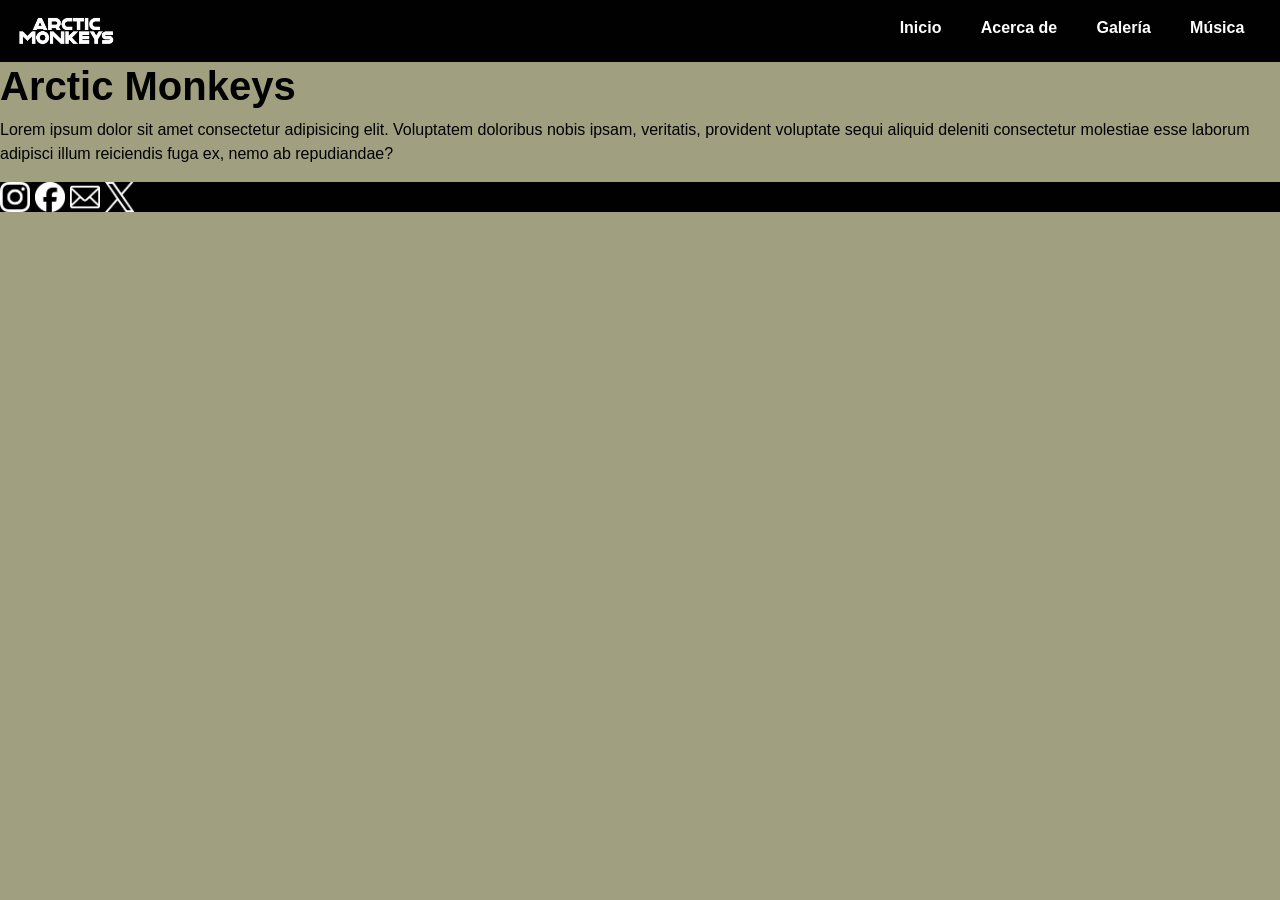
==== page/acerca.html @ 413af12b "primera version proyecto" ====
<!DOCTYPE html>
<html lang="en">
<head>
    <meta charset="UTF-8">
    <meta name="viewport" content="width=device-width, initial-scale=1.0">
    <title>Arctic Monkeys</title>

    <link href="https://cdn.jsdelivr.net/npm/bootstrap@5.3.8/dist/css/bootstrap.min.css" rel="stylesheet" integrity="sha384-sRIl4kxILFvY47J16cr9ZwB07vP4J8+LH7qKQnuqkuIAvNWLzeN8tE5YBujZqJLB" crossorigin="anonymous">

    <link rel="stylesheet" href="../css/style.css">
</head>
<body>
    <header>
        <img src="../imagenes/logoo.png" alt="logo arctic monkeys">

        <nav>
            <ul>
                <li><a href="../index.html">Inicio</a></li>
                <li><a href="#">Acerca de</a></li>
                <li><a href="galería.html">Galería</a></li>
                <li><a href="música.html">Música</a></li>
            </ul>
        </nav>
    </header>
    <main>
        <h1>Arctic Monkeys</h1>
        <p>Lorem ipsum dolor sit amet consectetur adipisicing elit. Voluptatem doloribus nobis ipsam, veritatis, provident voluptate sequi aliquid deleniti consectetur molestiae esse laborum adipisci illum reiciendis fuga ex, nemo ab repudiandae?</p>
    </main>
    <footer>
        <img src="../imagenes/instagram.png" alt="Instagram">
        <img src="../imagenes/facebook.png" alt="Facebook">
        <img src="../imagenes/mensaje.png" alt="Newsletter">
        <img src="../imagenes/twitter.png" alt="Twitter">

    </footer>

    <script src="https://cdn.jsdelivr.net/npm/bootstrap@5.3.8/dist/js/bootstrap.bundle.min.js" integrity="sha384-FKyoEForCGlyvwx9Hj09JcYn3nv7wiPVlz7YYwJrWVcXK/BmnVDxM+D2scQbITxI" crossorigin="anonymous"></script>
</body>
</html>
---- css/style.css ----
font {
    @import url('https://fonts.googleapis.com/css2?family=Roboto:ital,wght@0,100..900;1,100..900&display=swap');
}

*{
     margin: 0;
     padding: 0;
}

body{
    background-color: #a0a081;
}

p{
     font-family: "Roboto", sans-serif;
     font-optical-sizing: auto;
     font-weight: 400;
     font-style: normal;
     color: #010101;
}
h1{
     font-family: "Roboto", sans-serif;
     font-optical-sizing: auto;
     font-weight: 800;
     font-style: normal;
     color: #010101;
}
h2{
  font-family: "Roboto", sans-serif;
     font-optical-sizing: auto;
     font-weight: 700;
     font-style: normal;
     color: #010101;  
}


/* header */

header{
     background-color: #010101;
     display: flex;
     justify-content: space-between;
     position: sticky;
     top: 0px;
     z-index: 100;
}

header img{
    width: 100px;
    margin: 16px;
}

header ul{
     list-style: none;
}

nav{
     width:35%;
}

nav a{
     font-family: "Roboto", sans-serif;
     font-optical-sizing: auto;
     font-weight: 700;
     font-style: normal;
     color: #ffffff;
     text-decoration: none;
}
ul{
     height: 100%;
     display: flex;
     justify-content: space-around;
     margin: 16px;
}

/*main inicio*/

main img{
    width: 100%;
}

/* grid main inicio */

.contenedor{
     display: grid;
     grid-template-areas: 
     "titulo titulo"
     "texto1 foto"
     "foto2 texto2";
     grid-template-columns: 40% 40%;
     grid-template-rows: 100px 250px 250px;
     justify-content: center;

     align-items: center;
     justify-items: start;

     column-gap: 15px;
     row-gap: 10px;
}
.titulo{
     grid-area: titulo;
}
.foto{
     grid-area: foto;
     width: 400px;
     justify-self: center;
}
.texto1{
     grid-area: texto1;
}
.foto2{
     grid-area: foto2;
     width: 250px;
     justify-self: center;
}
.texto2{
     grid-area: texto2;
}

/* cards galeria */

.card, .card2, .card3 {
  background-color: white;
  border-radius: 15px;
  overflow: hidden; /* para que la imagen no sobresalga */
  max-width: 480px;
}

.cards {
  display: flex;
  gap: 20px;          /* espacio entre cards */
  padding: 30px;      /* espacio con el borde de la página */
}

.card-body1,
.card-body2,
.card-body3 {
  padding: 15px;
}


/* footer */
footer{
     background-color: #010101;
}

footer p{
     font-family: "Roboto", sans-serif;
     font-optical-sizing: auto;
     font-weight: 700;
     font-style: normal;
     color: #ffffff;
     text-decoration: none;
}
footer img{
     width: 30px;
}

/* media queries */

@media (max-width: 480px){
     header{
          flex-direction: column;
          justify-content: center;
          align-items: center;
     }
     nav{
          width: 80%;
     }
     .contenedor{
          grid-template-areas: 
          "titulo"
          "texto1"
          "foto"
          "texto2"
          "foto2";
          grid-template-rows: auto;
          grid-template-columns: 90%;
     }
     .foto{
          width: 80%;
     }
}
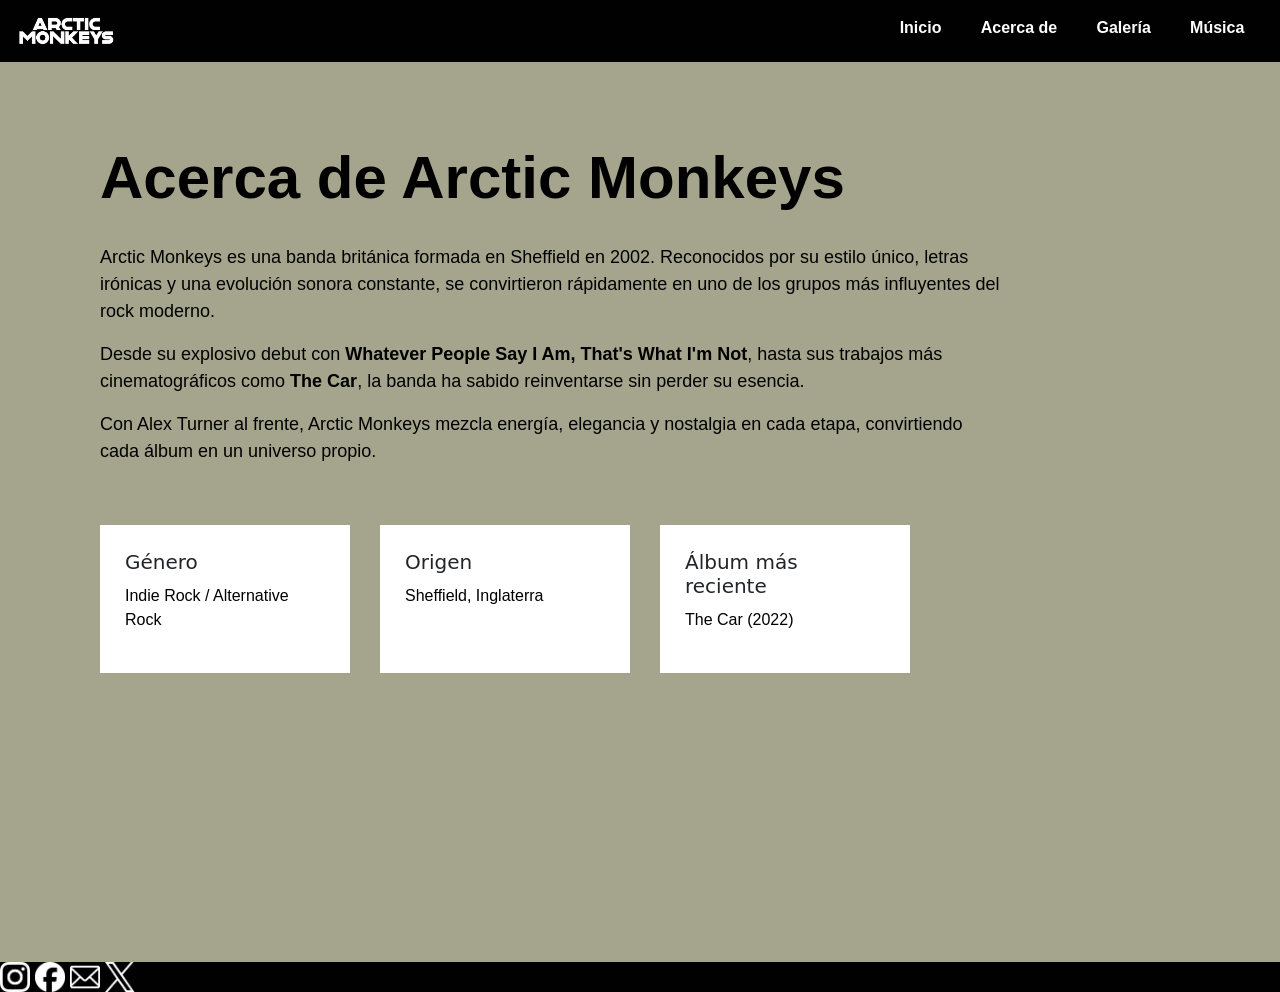
==== commit 9671fb6f: "correcciones pre entrega" ====
--- a/page/acerca.html
+++ b/page/acerca.html
@@ -23,8 +23,42 @@
         </nav>
     </header>
     <main>
-        <h1>Arctic Monkeys</h1>
-        <p>Lorem ipsum dolor sit amet consectetur adipisicing elit. Voluptatem doloribus nobis ipsam, veritatis, provident voluptate sequi aliquid deleniti consectetur molestiae esse laborum adipisci illum reiciendis fuga ex, nemo ab repudiandae?</p>
+        <section class="acerca-section">
+             <h1>Acerca de Arctic Monkeys</h1>
+
+              <div class="acerca-contenido">
+                 <p>Arctic Monkeys es una banda británica formada en Sheffield en 2002. Reconocidos por su estilo único, letras irónicas y una evolución sonora constante, se convirtieron rápidamente en uno de los grupos más influyentes del rock moderno.</p>
+                 <p>Desde su explosivo debut con <strong>Whatever People Say I Am, That's What I'm Not</strong>, hasta sus trabajos más cinematográficos como <strong>The Car</strong>, la banda ha sabido reinventarse sin perder su esencia.</p>
+                 <p>Con Alex Turner al frente, Arctic Monkeys mezcla energía, elegancia y nostalgia en cada etapa, convirtiendo cada álbum en un universo propio.</p>
+              </div>
+
+              <div class="acerca-cards">
+                <div class="acerca-card">
+                    <h3>Género</h3>
+                    <p>Indie Rock / Alternative Rock</p>
+
+                </div>
+
+                <div class="acerca-card">
+                     <h3>Origen</h3>
+                     <p>Sheffield, Inglaterra</p>
+
+                </div>
+
+                <div class="acerca-card">
+                    <h3>Álbum más reciente</h3>
+                    <p>The Car (2022)</p>
+                </div>
+
+
+              </div>
+
+
+        </section>
+
+        
+
+
     </main>
     <footer>
         <img src="../imagenes/instagram.png" alt="Instagram">
--- a/css/style.css
+++ b/css/style.css
@@ -118,27 +118,104 @@
      grid-area: texto2;
 }
 
-/* cards galeria */
-
-.card, .card2, .card3 {
+/* galeria */
+
+.galeria{
+     padding: 40px 30px;
+}
+.card {
   background-color: white;
   border-radius: 15px;
   overflow: hidden; /* para que la imagen no sobresalga */
-  max-width: 480px;
+  max-width: 450px;
 }
 
 .cards {
   display: flex;
-  gap: 20px;          /* espacio entre cards */
-  padding: 30px;      /* espacio con el borde de la página */
-}
-
-.card-body1,
-.card-body2,
-.card-body3 {
+  gap: 20px;    
+  padding: 30px;    
+}
+
+.card-body {
   padding: 15px;
 }
 
+/*acerca de*/
+
+.acerca-section{
+      background-color: #a5a58d;
+      padding: 80px 100px;
+       min-height: 100vh;
+}
+.acerca-section h1{
+     font-size: 60px;
+     margin-bottom: 30px;
+}
+.acerca-contenido{
+      max-width: 900px;
+      font-size: 18px;
+      margin-bottom: 60px;
+}
+.acerca-cards{
+     display: flex;
+     gap: 30px;
+     flex-wrap: wrap;
+}
+.acerca-card{
+      background: white;
+      padding: 25px;
+       width: 250px;
+}
+.acerca-card h3{
+     margin-bottom: 10px;
+      font-size: 20px;
+}
+
+/* musica */
+
+.musica{
+     background-color: #a5a58d;
+     padding: 80px 100px;
+     min-height: 100vh;
+}
+.musica h1{
+     font-size: 60px;
+     margin-bottom: 15px;
+}
+.musica p{
+     font-size: 18px;
+     max-width: 800px;
+     margin-bottom: 50px;
+}
+.spotify{
+      background: white;
+      padding: 30px;
+      border-radius: 25px;
+       margin-bottom: 60px;
+}
+.video{
+      background: white;
+      padding: 30px;
+      border-radius: 25px;
+       margin-bottom: 60px;
+}
+.spotify h2{
+     margin-bottom: 20px;
+}
+.video h2{
+     margin-bottom: 20px;
+}
+.video-grid{
+     display: grid;
+     grid-template-columns: repeat(auto-fit, minmax(280px, 1fr));
+     gap: 20px;
+}
+.video-grid iframe{
+      width: 100%;
+      height: 200px;
+      border-radius: 15px;
+      border: none;
+}
 
 /* footer */
 footer{
@@ -165,8 +242,14 @@
           justify-content: center;
           align-items: center;
      }
+
+     /*index*/
+
      nav{
           width: 80%;
+     }
+     nav ul{
+           gap: 12px;
      }
      .contenedor{
           grid-template-areas: 
@@ -181,4 +264,58 @@
      .foto{
           width: 80%;
      }
-}+
+     /*acerca de*/
+     .acerca-section{
+           padding: 50px 20px;
+            text-align: center;
+     }
+     .acerca-section h1{
+          font-size: 38px;
+          margin-bottom: 20px;
+     }
+     .acerca-contenido{
+          font-size: 16px;
+          margin-bottom: 40px;
+     }
+     .acerca-cards{
+          flex-direction: column;
+          align-items: center;
+          gap: 20px;
+     }
+     .acerca-card{
+          width: 100%;
+          max-width: 320px;
+          padding: 20px;
+     }
+
+     /*musica*/
+     .musica{
+          padding: 50px 20px;
+          text-align: center;
+     }
+     .musica h1{
+          font-size: 38px;
+          margin-bottom: 15px;
+     }
+     .musica p{
+          font-size: 16px;
+          margin-bottom: 35px;
+     }
+     .spotify, .video{
+          padding: 20px;
+     }
+     .spotify iframe{
+          height: 300px;
+     }
+     .video-grid{
+          grid-template-columns: 1fr;
+          gap: 15px;
+     }
+     .video-grid iframe{
+          height: 190px;
+     }
+}
+
+
+
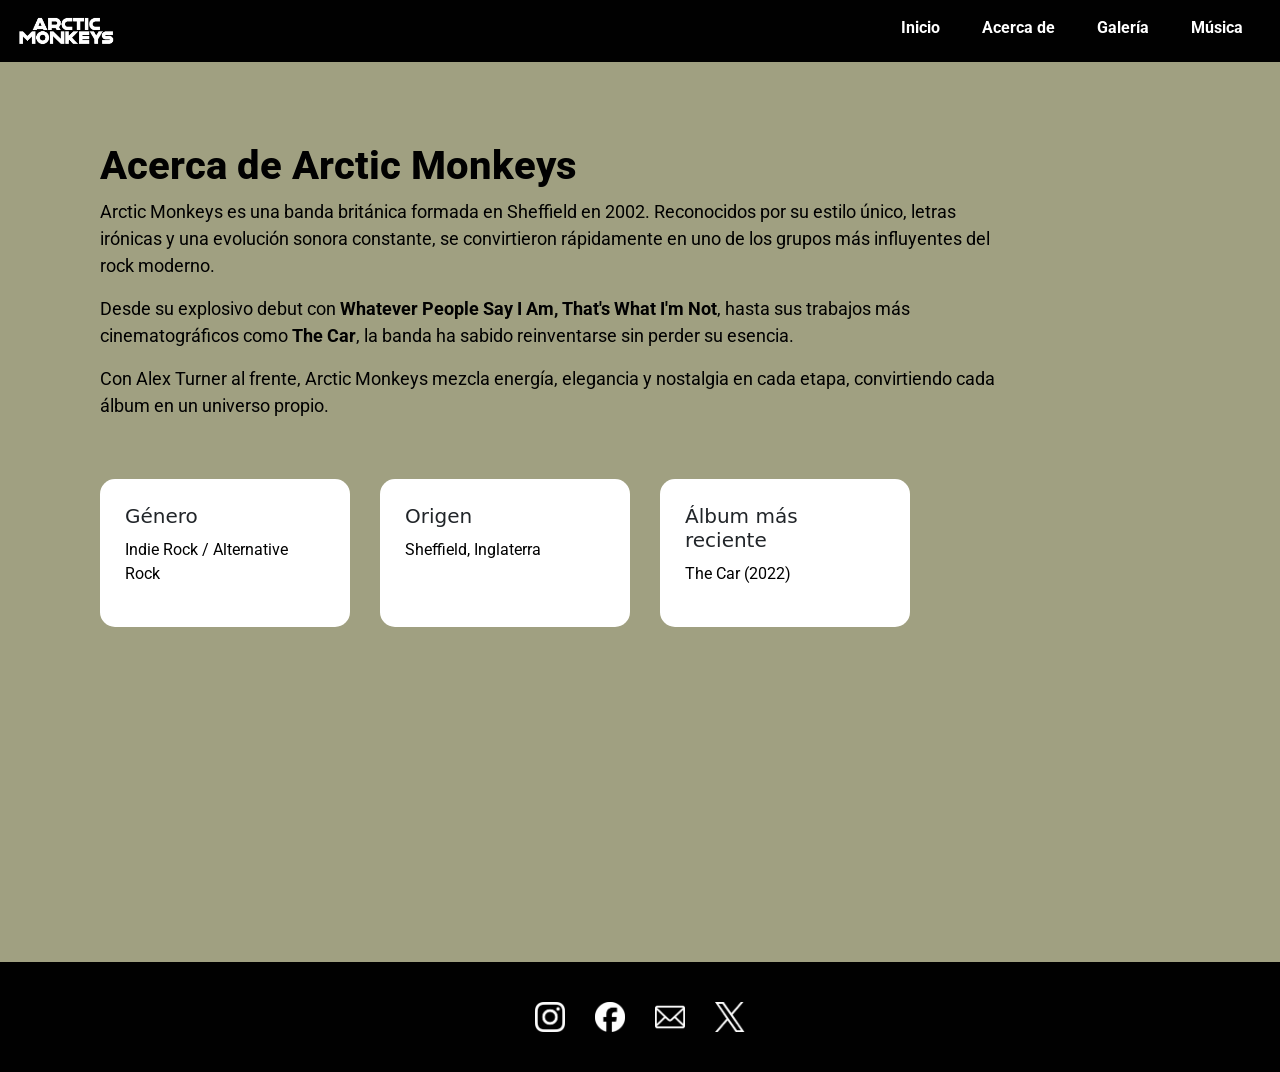
==== commit c0d14e5b: "entrega final proyecto" ====
--- a/page/acerca.html
+++ b/page/acerca.html
@@ -3,11 +3,14 @@
 <head>
     <meta charset="UTF-8">
     <meta name="viewport" content="width=device-width, initial-scale=1.0">
-    <title>Arctic Monkeys</title>
+    <title>Acerca de Arctic Monkeys</title>
+    <meta name="description" content="Conocé la historia de Arctic Monkeys, desde sus inicios en Sheffield hasta convertirse en una de las bandas más importantes del rock contemporáneo.">
 
     <link href="https://cdn.jsdelivr.net/npm/bootstrap@5.3.8/dist/css/bootstrap.min.css" rel="stylesheet" integrity="sha384-sRIl4kxILFvY47J16cr9ZwB07vP4J8+LH7qKQnuqkuIAvNWLzeN8tE5YBujZqJLB" crossorigin="anonymous">
 
-    <link rel="stylesheet" href="../css/style.css">
+    <link rel="stylesheet" href="https://cdnjs.cloudflare.com/ajax/libs/animate.css/4.1.1/animate.min.css"/>
+
+    <link rel="stylesheet" href="../css/estilos.css">
 </head>
 <body>
     <header>
@@ -17,7 +20,7 @@
             <ul>
                 <li><a href="../index.html">Inicio</a></li>
                 <li><a href="#">Acerca de</a></li>
-                <li><a href="galería.html">Galería</a></li>
+                <li><a href="galeria.html">Galería</a></li>
                 <li><a href="música.html">Música</a></li>
             </ul>
         </nav>
@@ -33,19 +36,19 @@
               </div>
 
               <div class="acerca-cards">
-                <div class="acerca-card">
+                <div class="acerca-card animate__animated animate__backInUp">
                     <h3>Género</h3>
                     <p>Indie Rock / Alternative Rock</p>
 
                 </div>
 
-                <div class="acerca-card">
+                <div class="acerca-card animate__animated animate__backInUp">
                      <h3>Origen</h3>
                      <p>Sheffield, Inglaterra</p>
 
                 </div>
 
-                <div class="acerca-card">
+                <div class="acerca-card animate__animated animate__backInUp">
                     <h3>Álbum más reciente</h3>
                     <p>The Car (2022)</p>
                 </div>
@@ -61,10 +64,12 @@
 
     </main>
     <footer>
-        <img src="../imagenes/instagram.png" alt="Instagram">
-        <img src="../imagenes/facebook.png" alt="Facebook">
-        <img src="../imagenes/mensaje.png" alt="Newsletter">
-        <img src="../imagenes/twitter.png" alt="Twitter">
+        <div class="redes">
+            <img src="../imagenes/instagram.png" alt="Instagram">
+            <img src="../imagenes/facebook.png" alt="Facebook">
+            <img src="../imagenes/mensaje.png" alt="Newsletter">
+            <img src="../imagenes/twitter.png" alt="Twitter">
+        </div>
 
     </footer>
 
--- a/css/estilos.css
+++ b/css/estilos.css
@@ -0,0 +1,387 @@
+@import url("https://fonts.googleapis.com/css2?family=Roboto:ital,wght@0,100..900;1,100..900&display=swap");
+p, h2, h1 {
+  font-family: "Roboto", sans-serif;
+  font-optical-sizing: auto;
+  font-weight: 400;
+  font-style: normal;
+  color: #010101;
+}
+
+h1 {
+  font-weight: 800;
+}
+
+h2 {
+  font-weight: 700;
+}
+
+* {
+  margin: 0;
+  padding: 0;
+}
+
+body {
+  background-color: #a0a081;
+}
+
+header {
+  background-color: #010101;
+  display: flex;
+  justify-content: space-between;
+  position: sticky;
+  top: 0px;
+  z-index: 100;
+}
+header img {
+  width: 100px;
+  margin: 16px;
+}
+header nav {
+  width: 35%;
+}
+header nav ul {
+  list-style: none;
+  height: 100%;
+  display: flex;
+  justify-content: space-around;
+  margin: 16px;
+  list-style: none;
+}
+header nav ul a {
+  font-family: "Roboto", sans-serif;
+  font-optical-sizing: auto;
+  font-weight: 700;
+  font-style: normal;
+  color: #ffffff;
+  text-decoration: none;
+}
+header nav ul a:hover {
+  color: #a0a081;
+}
+
+main img {
+  width: 100%;
+}
+main .contenedor {
+  display: grid;
+  grid-template-areas: "titulo titulo" "texto1 foto" "foto2 texto2";
+  grid-template-columns: 40% 40%;
+  grid-template-rows: 100px 250px 250px;
+  justify-content: center;
+  align-items: center;
+  justify-items: start;
+  column-gap: 15px;
+  row-gap: 10px;
+}
+main .contenedor .titulo {
+  grid-area: titulo;
+}
+main .contenedor .foto {
+  grid-area: foto;
+  width: 100%;
+  max-width: 400px;
+  justify-self: center;
+}
+main .contenedor .texto1 {
+  grid-area: texto1;
+}
+main .contenedor .foto2 {
+  grid-area: foto2;
+  width: 100%;
+  max-width: 250px;
+  justify-self: center;
+}
+main .contenedor .texto2 {
+  grid-area: texto2;
+}
+
+.galeria {
+  padding: 40px 30px;
+}
+.galeria .cards {
+  display: flex;
+  gap: 20px;
+  padding: 30px;
+}
+.galeria .cards .card {
+  background-color: #ffffff;
+  border-radius: 15px;
+  overflow: hidden;
+  max-width: 450px;
+}
+.galeria .cards .card img {
+  margin-top: 10px;
+  border-radius: 10px;
+  transition: 2s;
+}
+.galeria .cards .card img:hover {
+  transform: scale(2, 2);
+}
+.galeria .cards .card .card-body {
+  padding: 15px;
+}
+
+.musica {
+  background-color: #a0a081;
+  padding: 80px 100px;
+  min-height: 100vh;
+}
+.musica p {
+  font-size: 18px;
+  max-width: 800px;
+  margin-bottom: 50px;
+}
+.musica .spotify {
+  background: #ffffff;
+  padding: 30px;
+  border-radius: 25px;
+  margin-bottom: 60px;
+}
+.musica .spotify h2 {
+  margin-bottom: 20px;
+}
+.musica .video {
+  background: #ffffff;
+  padding: 30px;
+  border-radius: 25px;
+  margin-bottom: 60px;
+}
+.musica .video h2 {
+  margin-bottom: 20px;
+}
+.musica .video .video-grid {
+  display: grid;
+  grid-template-columns: repeat(auto-fit, minmax(280px, 1fr));
+  gap: 20px;
+}
+.musica .video .video-grid iframe {
+  width: 100%;
+  height: 200px;
+  border-radius: 15px;
+  border: none;
+}
+
+.acerca-section {
+  background-color: #a0a081;
+  padding: 80px 100px;
+  min-height: 100vh;
+}
+.acerca-section .acerca-contenido {
+  max-width: 900px;
+  font-size: 18px;
+  margin-bottom: 60px;
+}
+.acerca-section .acerca-cards {
+  display: flex;
+  gap: 30px;
+  flex-wrap: wrap;
+}
+.acerca-section .acerca-cards .acerca-card {
+  background: #ffffff;
+  padding: 25px;
+  width: 250px;
+  border-radius: 15px;
+}
+.acerca-section .acerca-cards .acerca-card h3 {
+  margin-bottom: 10px;
+  font-size: 20px;
+}
+
+footer {
+  background-color: #010101;
+  padding: 40px 0;
+}
+footer .redes {
+  display: flex;
+  justify-content: center;
+  align-items: center;
+  gap: 30px;
+}
+footer .redes img {
+  width: 30px;
+}
+
+@media (max-width: 768px) {
+  header {
+    flex-direction: column;
+    justify-content: center;
+    align-items: center;
+  }
+  header nav {
+    width: 80%;
+  }
+  header nav ul {
+    gap: 12px;
+  }
+  main .contenedor {
+    grid-template-areas: "titulo" "texto1" "foto" "texto2" "foto2";
+    grid-template-rows: auto;
+    grid-template-columns: 1fr;
+    justify-items: center;
+    justify-content: center;
+    row-gap: 20px;
+  }
+  main .contenedor .texto1, main .contenedor .texto2 {
+    padding: 20px;
+  }
+  main .contenedor .foto {
+    max-width: 500px;
+  }
+  main .contenedor .foto2 {
+    max-width: 350px;
+  }
+  .acerca-section {
+    padding: 50px 20px;
+  }
+  .acerca-section h1 {
+    margin-bottom: 20px;
+  }
+  .acerca-section .acerca-contenido {
+    font-size: 16px;
+    margin-bottom: 40px;
+  }
+  .acerca-section .acerca-cards {
+    flex-direction: column;
+    align-items: center;
+    gap: 20px;
+  }
+  .acerca-section .acerca-cards .acerca-card {
+    width: 100%;
+    max-width: 320px;
+    padding: 20px;
+  }
+  .musica {
+    padding: 50px 20px;
+  }
+  .musica h1 {
+    margin-bottom: 15px;
+  }
+  .musica p {
+    font-size: 16px;
+    margin-bottom: 35px;
+  }
+  .musica .spotify {
+    padding: 20px;
+  }
+  .musica .spotify iframe {
+    height: 200px;
+  }
+  .musica .video {
+    padding: 20px;
+  }
+  .musica .video .video-grid {
+    grid-template-columns: 1fr;
+    gap: 15px;
+  }
+  .musica .video .video-grid iframe {
+    height: 190px;
+  }
+  .galeria {
+    padding: 30px 20px;
+  }
+  .galeria .cards {
+    flex-wrap: wrap;
+    justify-content: center;
+    gap: 25px;
+    padding: 10px;
+  }
+  .galeria .cards .card {
+    max-width: 45%;
+  }
+  .galeria .cards .card img {
+    width: 100%;
+  }
+}
+@media (max-width: 480px) {
+  header {
+    flex-direction: column;
+    justify-content: center;
+    align-items: center;
+  }
+  header nav {
+    width: 80%;
+  }
+  header nav ul {
+    gap: 12px;
+  }
+  main .contenedor {
+    grid-template-areas: "titulo" "texto1" "foto" "texto2" "foto2";
+    grid-template-rows: auto;
+    grid-template-columns: 1fr;
+    justify-items: center;
+    justify-content: center;
+    row-gap: 20px;
+  }
+  main .contenedor .texto1, main .contenedor .texto2 {
+    padding: 20px;
+  }
+  main .contenedor .foto {
+    max-width: 500px;
+  }
+  main .contenedor .foto2 {
+    max-width: 350px;
+  }
+  .acerca-section {
+    padding: 50px 20px;
+  }
+  .acerca-section h1 {
+    margin-bottom: 20px;
+  }
+  .acerca-section .acerca-contenido {
+    font-size: 16px;
+    margin-bottom: 40px;
+  }
+  .acerca-section .acerca-cards {
+    flex-direction: column;
+    align-items: center;
+    gap: 20px;
+  }
+  .acerca-section .acerca-cards .acerca-card {
+    width: 100%;
+    max-width: 320px;
+    padding: 20px;
+  }
+  .musica {
+    padding: 50px 20px;
+  }
+  .musica h1 {
+    margin-bottom: 15px;
+  }
+  .musica p {
+    font-size: 16px;
+    margin-bottom: 35px;
+  }
+  .musica .spotify {
+    padding: 20px;
+  }
+  .musica .spotify iframe {
+    height: 200px;
+  }
+  .musica .video {
+    padding: 20px;
+  }
+  .musica .video .video-grid {
+    grid-template-columns: 1fr;
+    gap: 15px;
+  }
+  .musica .video .video-grid iframe {
+    height: 190px;
+  }
+  .galeria {
+    padding: 30px 20px;
+  }
+  .galeria .cards {
+    flex-direction: column;
+    align-items: center;
+    gap: 25px;
+    padding: 10px;
+  }
+  .galeria .cards .card {
+    max-width: 100%;
+  }
+  .galeria .cards .card img {
+    width: 100%;
+  }
+}
+
+/*# sourceMappingURL=estilos.css.map */
